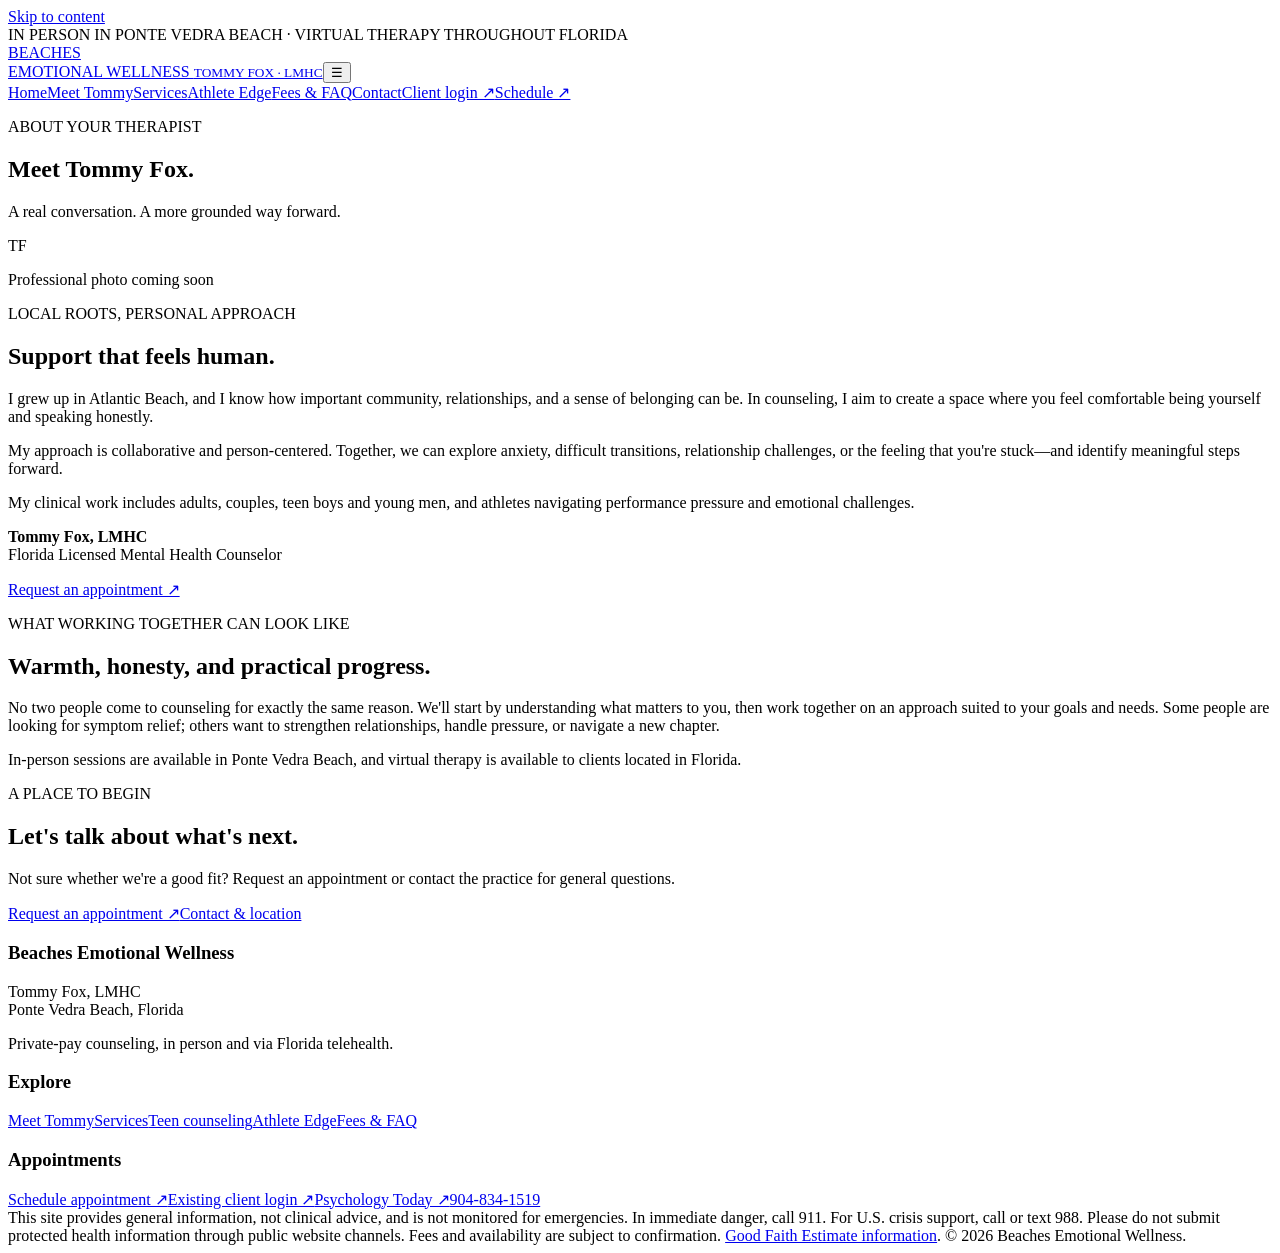
==== about.html @ 4287fc29 "Add about.html to Beaches Emotional Wellness site" ====
<!doctype html><html lang="en"><head><meta charset="utf-8"><meta name="viewport" content="width=device-width, initial-scale=1"><meta name="description" content="Learn about Tommy Fox's approachable, collaborative counseling style and roots in Atlantic Beach."><meta name="theme-color" content="#f7f6f1"><title>Meet Tommy Fox, LMHC | Beaches Emotional Wellness</title><link rel="stylesheet" href="assets/style.css"><script defer src="assets/site.js"></script></head><body><a class="skip" href="#main">Skip to content</a><div class="topbar">IN PERSON IN PONTE VEDRA BEACH · VIRTUAL THERAPY THROUGHOUT FLORIDA</div><header class="header"><div class="wrap header-content"><a class="brand" href="index.html">BEACHES<br>EMOTIONAL WELLNESS <small>TOMMY FOX · LMHC</small></a><button class="menu-toggle" aria-expanded="false" aria-controls="site-nav" aria-label="Toggle navigation">☰</button><nav id="site-nav" aria-label="Primary navigation"><a  href="index.html">Home</a><a aria-current="page" href="about.html">Meet Tommy</a><a  href="services.html">Services</a><a  href="athlete-edge.html">Athlete Edge</a><a  href="fees.html">Fees & FAQ</a><a  href="contact.html">Contact</a><a class="login" target="_blank" rel="noopener noreferrer" href="https://www.beachesemotionalwellness.com/sign-in">Client login ↗</a><a class="button solid small-button" target="_blank" rel="noopener noreferrer" href="https://www.beachesemotionalwellness.com/request/service">Schedule ↗</a></nav></div></header><main id="main"><section class="page-hero"><div class="wrap narrow"><p class="eyebrow">ABOUT YOUR THERAPIST</p><h1>Meet Tommy Fox.</h1><p class="lead">A real conversation. A more grounded way forward.</p></div></section><section class="section"><div class="wrap split"><div class="portrait-card"><div class="portrait-mark">TF</div><p>Professional photo coming soon</p></div><div><p class="eyebrow">LOCAL ROOTS, PERSONAL APPROACH</p><h2>Support that feels human.</h2><p>I grew up in Atlantic Beach, and I know how important community, relationships, and a sense of belonging can be. In counseling, I aim to create a space where you feel comfortable being yourself and speaking honestly.</p><p>My approach is collaborative and person-centered. Together, we can explore anxiety, difficult transitions, relationship challenges, or the feeling that you're stuck—and identify meaningful steps forward.</p><p>My clinical work includes adults, couples, teen boys and young men, and athletes navigating performance pressure and emotional challenges.</p><p><b>Tommy Fox, LMHC</b><br>Florida Licensed Mental Health Counselor</p><a class="button solid" href="https://www.beachesemotionalwellness.com/request/service" target="_blank" rel="noopener noreferrer">Request an appointment ↗</a></div></div></section><section class="section pale"><div class="wrap narrow"><p class="eyebrow">WHAT WORKING TOGETHER CAN LOOK LIKE</p><h2>Warmth, honesty, and practical progress.</h2><p>No two people come to counseling for exactly the same reason. We'll start by understanding what matters to you, then work together on an approach suited to your goals and needs. Some people are looking for symptom relief; others want to strengthen relationships, handle pressure, or navigate a new chapter.</p><p>In-person sessions are available in Ponte Vedra Beach, and virtual therapy is available to clients located in Florida.</p></div></section></main><section class="cta"><div class="wrap"><p class="eyebrow">A PLACE TO BEGIN</p><h2>Let's talk about what's next.</h2><p>Not sure whether we're a good fit? Request an appointment or contact the practice for general questions.</p><div class="actions"><a class="button solid" target="_blank" rel="noopener noreferrer" href="https://www.beachesemotionalwellness.com/request/service">Request an appointment ↗</a><a class="button outline" href="contact.html">Contact & location</a></div></div></section><footer><div class="wrap footer-grid"><div><h3>Beaches Emotional Wellness</h3><p>Tommy Fox, LMHC<br>Ponte Vedra Beach, Florida</p><p>Private-pay counseling, in person and via Florida telehealth.</p></div><div><h3>Explore</h3><a href="about.html">Meet Tommy</a><a href="services.html">Services</a><a href="teen-counseling.html">Teen counseling</a><a href="athlete-edge.html">Athlete Edge</a><a href="fees.html">Fees & FAQ</a></div><div><h3>Appointments</h3><a href="https://www.beachesemotionalwellness.com/request/service" target="_blank" rel="noopener noreferrer">Schedule appointment ↗</a><a href="https://www.beachesemotionalwellness.com/sign-in" target="_blank" rel="noopener noreferrer">Existing client login ↗</a><a href="https://www.psychologytoday.com/us/therapists/tommy-fox-ponte-vedra-beach-fl/1300887" target="_blank" rel="noopener noreferrer">Psychology Today ↗</a><a href="tel:+19048341519">904-834-1519</a></div></div><div class="wrap fine-print">This site provides general information, not clinical advice, and is not monitored for emergencies. In immediate danger, call 911. For U.S. crisis support, call or text 988. Please do not submit protected health information through public website channels. Fees and availability are subject to confirmation. <a href="fees.html#good-faith">Good Faith Estimate information</a>. © 2026 Beaches Emotional Wellness.</div></footer></body></html>
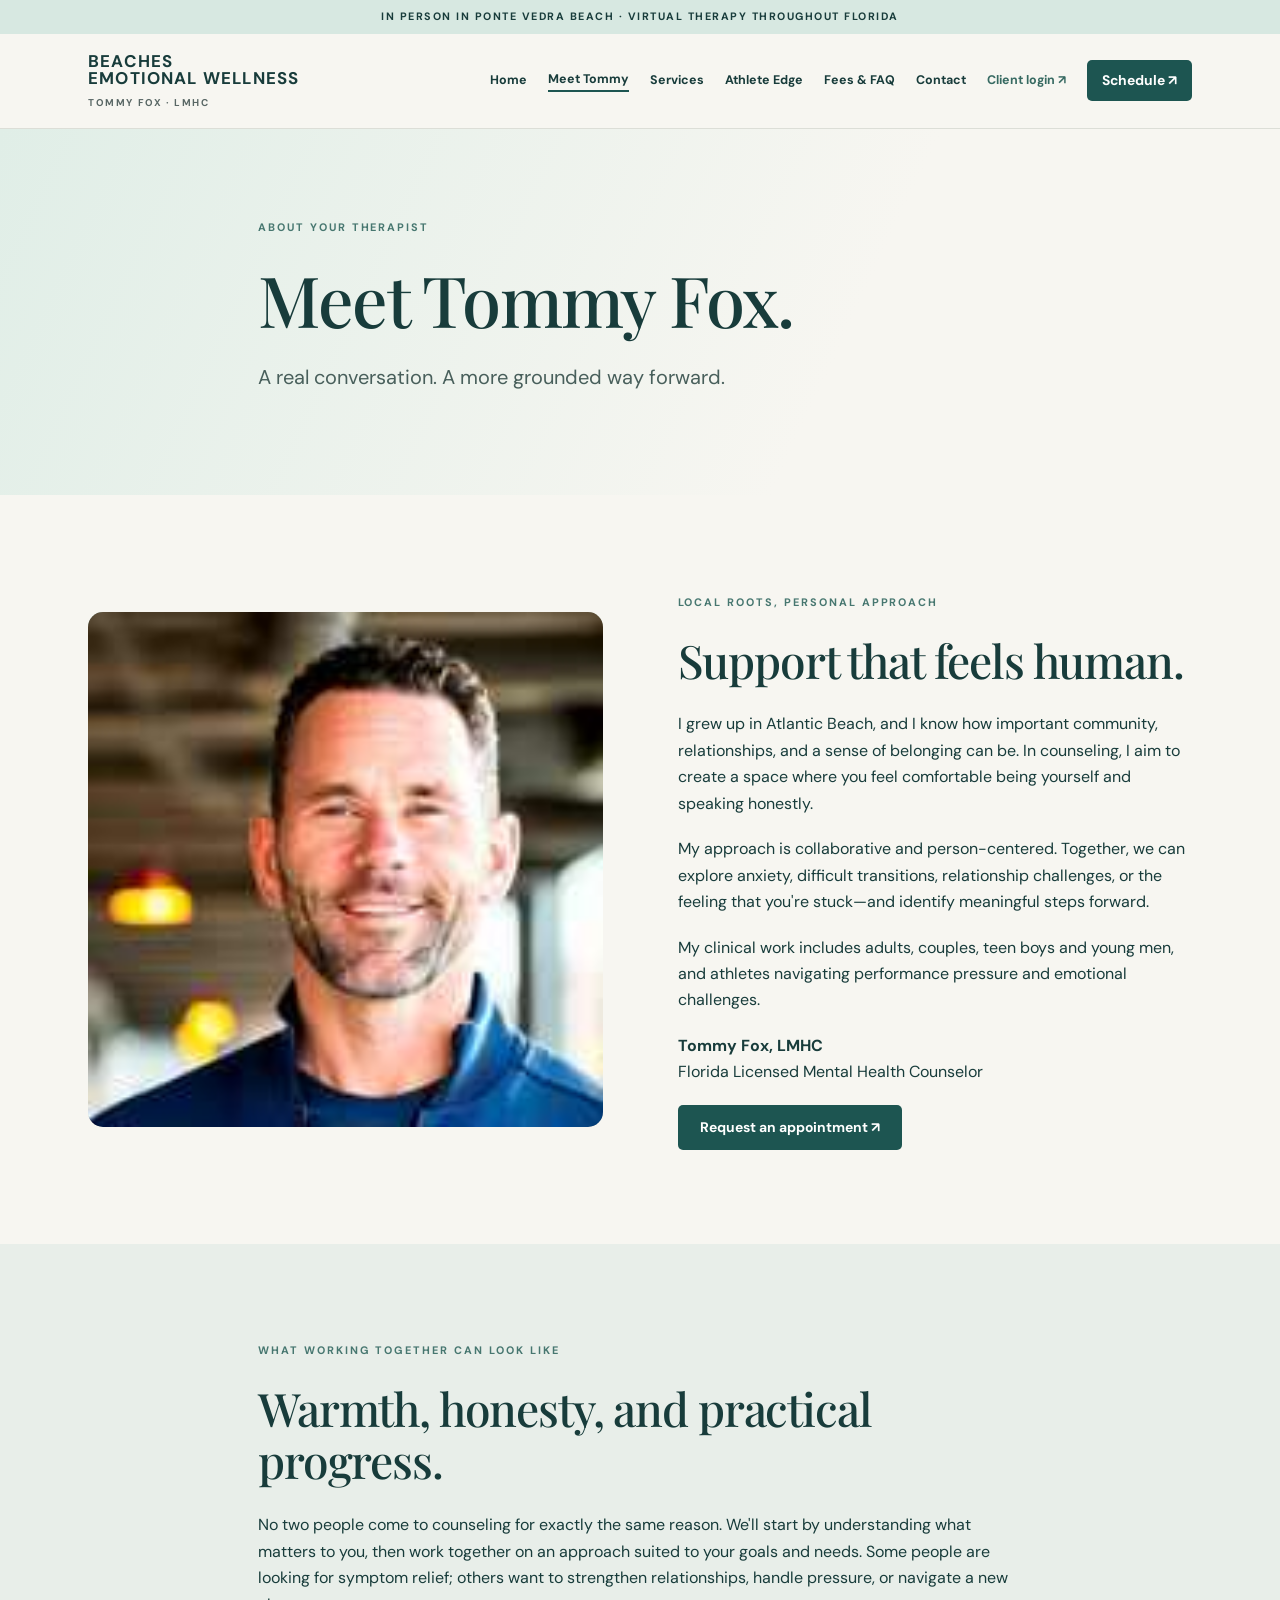
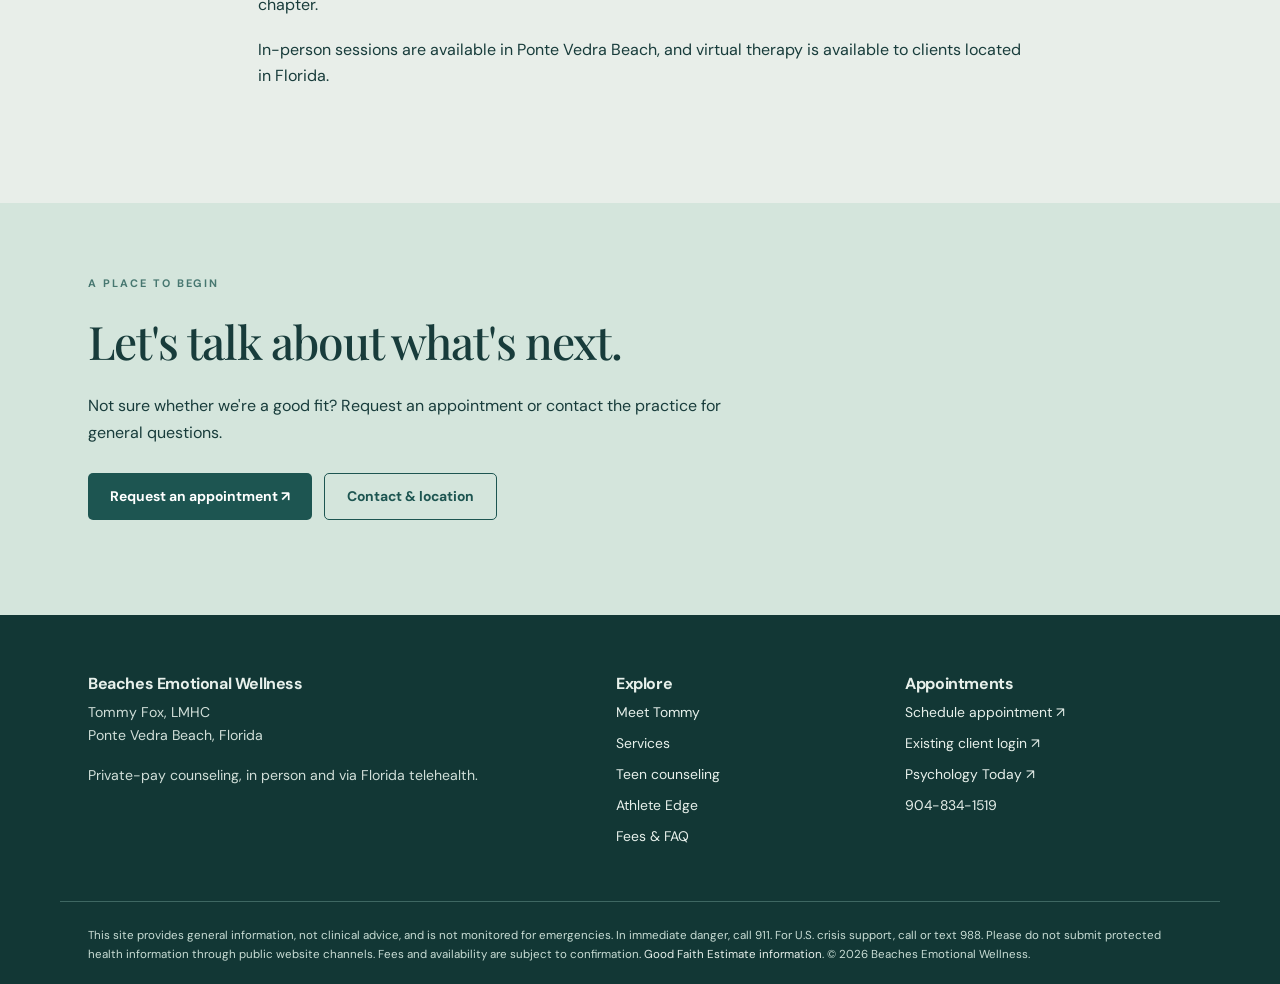
==== commit 6f89c688: "Add Tommy Fox portrait to Meet Tommy page" ====
--- a/about.html
+++ b/about.html
@@ -1 +1 @@
-<!doctype html><html lang="en"><head><meta charset="utf-8"><meta name="viewport" content="width=device-width, initial-scale=1"><meta name="description" content="Learn about Tommy Fox's approachable, collaborative counseling style and roots in Atlantic Beach."><meta name="theme-color" content="#f7f6f1"><title>Meet Tommy Fox, LMHC | Beaches Emotional Wellness</title><link rel="stylesheet" href="assets/style.css"><script defer src="assets/site.js"></script></head><body><a class="skip" href="#main">Skip to content</a><div class="topbar">IN PERSON IN PONTE VEDRA BEACH · VIRTUAL THERAPY THROUGHOUT FLORIDA</div><header class="header"><div class="wrap header-content"><a class="brand" href="index.html">BEACHES<br>EMOTIONAL WELLNESS <small>TOMMY FOX · LMHC</small></a><button class="menu-toggle" aria-expanded="false" aria-controls="site-nav" aria-label="Toggle navigation">☰</button><nav id="site-nav" aria-label="Primary navigation"><a  href="index.html">Home</a><a aria-current="page" href="about.html">Meet Tommy</a><a  href="services.html">Services</a><a  href="athlete-edge.html">Athlete Edge</a><a  href="fees.html">Fees & FAQ</a><a  href="contact.html">Contact</a><a class="login" target="_blank" rel="noopener noreferrer" href="https://www.beachesemotionalwellness.com/sign-in">Client login ↗</a><a class="button solid small-button" target="_blank" rel="noopener noreferrer" href="https://www.beachesemotionalwellness.com/request/service">Schedule ↗</a></nav></div></header><main id="main"><section class="page-hero"><div class="wrap narrow"><p class="eyebrow">ABOUT YOUR THERAPIST</p><h1>Meet Tommy Fox.</h1><p class="lead">A real conversation. A more grounded way forward.</p></div></section><section class="section"><div class="wrap split"><div class="portrait-card"><div class="portrait-mark">TF</div><p>Professional photo coming soon</p></div><div><p class="eyebrow">LOCAL ROOTS, PERSONAL APPROACH</p><h2>Support that feels human.</h2><p>I grew up in Atlantic Beach, and I know how important community, relationships, and a sense of belonging can be. In counseling, I aim to create a space where you feel comfortable being yourself and speaking honestly.</p><p>My approach is collaborative and person-centered. Together, we can explore anxiety, difficult transitions, relationship challenges, or the feeling that you're stuck—and identify meaningful steps forward.</p><p>My clinical work includes adults, couples, teen boys and young men, and athletes navigating performance pressure and emotional challenges.</p><p><b>Tommy Fox, LMHC</b><br>Florida Licensed Mental Health Counselor</p><a class="button solid" href="https://www.beachesemotionalwellness.com/request/service" target="_blank" rel="noopener noreferrer">Request an appointment ↗</a></div></div></section><section class="section pale"><div class="wrap narrow"><p class="eyebrow">WHAT WORKING TOGETHER CAN LOOK LIKE</p><h2>Warmth, honesty, and practical progress.</h2><p>No two people come to counseling for exactly the same reason. We'll start by understanding what matters to you, then work together on an approach suited to your goals and needs. Some people are looking for symptom relief; others want to strengthen relationships, handle pressure, or navigate a new chapter.</p><p>In-person sessions are available in Ponte Vedra Beach, and virtual therapy is available to clients located in Florida.</p></div></section></main><section class="cta"><div class="wrap"><p class="eyebrow">A PLACE TO BEGIN</p><h2>Let's talk about what's next.</h2><p>Not sure whether we're a good fit? Request an appointment or contact the practice for general questions.</p><div class="actions"><a class="button solid" target="_blank" rel="noopener noreferrer" href="https://www.beachesemotionalwellness.com/request/service">Request an appointment ↗</a><a class="button outline" href="contact.html">Contact & location</a></div></div></section><footer><div class="wrap footer-grid"><div><h3>Beaches Emotional Wellness</h3><p>Tommy Fox, LMHC<br>Ponte Vedra Beach, Florida</p><p>Private-pay counseling, in person and via Florida telehealth.</p></div><div><h3>Explore</h3><a href="about.html">Meet Tommy</a><a href="services.html">Services</a><a href="teen-counseling.html">Teen counseling</a><a href="athlete-edge.html">Athlete Edge</a><a href="fees.html">Fees & FAQ</a></div><div><h3>Appointments</h3><a href="https://www.beachesemotionalwellness.com/request/service" target="_blank" rel="noopener noreferrer">Schedule appointment ↗</a><a href="https://www.beachesemotionalwellness.com/sign-in" target="_blank" rel="noopener noreferrer">Existing client login ↗</a><a href="https://www.psychologytoday.com/us/therapists/tommy-fox-ponte-vedra-beach-fl/1300887" target="_blank" rel="noopener noreferrer">Psychology Today ↗</a><a href="tel:+19048341519">904-834-1519</a></div></div><div class="wrap fine-print">This site provides general information, not clinical advice, and is not monitored for emergencies. In immediate danger, call 911. For U.S. crisis support, call or text 988. Please do not submit protected health information through public website channels. Fees and availability are subject to confirmation. <a href="fees.html#good-faith">Good Faith Estimate information</a>. © 2026 Beaches Emotional Wellness.</div></footer></body></html>+<!doctype html><html lang="en"><head><meta charset="utf-8"><meta name="viewport" content="width=device-width, initial-scale=1"><meta name="description" content="Learn about Tommy Fox's approachable, collaborative counseling style and roots in Atlantic Beach."><meta name="theme-color" content="#f7f6f1"><title>Meet Tommy Fox, LMHC | Beaches Emotional Wellness</title><link rel="stylesheet" href="assets/style.css"><script defer src="assets/site.js"></script></head><body><a class="skip" href="#main">Skip to content</a><div class="topbar">IN PERSON IN PONTE VEDRA BEACH · VIRTUAL THERAPY THROUGHOUT FLORIDA</div><header class="header"><div class="wrap header-content"><a class="brand" href="index.html">BEACHES<br>EMOTIONAL WELLNESS <small>TOMMY FOX · LMHC</small></a><button class="menu-toggle" aria-expanded="false" aria-controls="site-nav" aria-label="Toggle navigation">☰</button><nav id="site-nav" aria-label="Primary navigation"><a  href="index.html">Home</a><a aria-current="page" href="about.html">Meet Tommy</a><a  href="services.html">Services</a><a  href="athlete-edge.html">Athlete Edge</a><a  href="fees.html">Fees & FAQ</a><a  href="contact.html">Contact</a><a class="login" target="_blank" rel="noopener noreferrer" href="https://www.beachesemotionalwellness.com/sign-in">Client login ↗</a><a class="button solid small-button" target="_blank" rel="noopener noreferrer" href="https://www.beachesemotionalwellness.com/request/service">Schedule ↗</a></nav></div></header><main id="main"><section class="page-hero"><div class="wrap narrow"><p class="eyebrow">ABOUT YOUR THERAPIST</p><h1>Meet Tommy Fox.</h1><p class="lead">A real conversation. A more grounded way forward.</p></div></section><section class="section"><div class="wrap split"><div class="portrait-card"><img src="assets/tommy-fox.jpg" alt="Portrait of Tommy Fox, licensed mental health counselor" style="width:100%;height:100%;min-height:470px;object-fit:cover;object-position:center;display:block;border-radius:15px"></div><div><p class="eyebrow">LOCAL ROOTS, PERSONAL APPROACH</p><h2>Support that feels human.</h2><p>I grew up in Atlantic Beach, and I know how important community, relationships, and a sense of belonging can be. In counseling, I aim to create a space where you feel comfortable being yourself and speaking honestly.</p><p>My approach is collaborative and person-centered. Together, we can explore anxiety, difficult transitions, relationship challenges, or the feeling that you're stuck—and identify meaningful steps forward.</p><p>My clinical work includes adults, couples, teen boys and young men, and athletes navigating performance pressure and emotional challenges.</p><p><b>Tommy Fox, LMHC</b><br>Florida Licensed Mental Health Counselor</p><a class="button solid" href="https://www.beachesemotionalwellness.com/request/service" target="_blank" rel="noopener noreferrer">Request an appointment ↗</a></div></div></section><section class="section pale"><div class="wrap narrow"><p class="eyebrow">WHAT WORKING TOGETHER CAN LOOK LIKE</p><h2>Warmth, honesty, and practical progress.</h2><p>No two people come to counseling for exactly the same reason. We'll start by understanding what matters to you, then work together on an approach suited to your goals and needs. Some people are looking for symptom relief; others want to strengthen relationships, handle pressure, or navigate a new chapter.</p><p>In-person sessions are available in Ponte Vedra Beach, and virtual therapy is available to clients located in Florida.</p></div></section></main><section class="cta"><div class="wrap"><p class="eyebrow">A PLACE TO BEGIN</p><h2>Let's talk about what's next.</h2><p>Not sure whether we're a good fit? Request an appointment or contact the practice for general questions.</p><div class="actions"><a class="button solid" target="_blank" rel="noopener noreferrer" href="https://www.beachesemotionalwellness.com/request/service">Request an appointment ↗</a><a class="button outline" href="contact.html">Contact & location</a></div></div></section><footer><div class="wrap footer-grid"><div><h3>Beaches Emotional Wellness</h3><p>Tommy Fox, LMHC<br>Ponte Vedra Beach, Florida</p><p>Private-pay counseling, in person and via Florida telehealth.</p></div><div><h3>Explore</h3><a href="about.html">Meet Tommy</a><a href="services.html">Services</a><a href="teen-counseling.html">Teen counseling</a><a href="athlete-edge.html">Athlete Edge</a><a href="fees.html">Fees & FAQ</a></div><div><h3>Appointments</h3><a href="https://www.beachesemotionalwellness.com/request/service" target="_blank" rel="noopener noreferrer">Schedule appointment ↗</a><a href="https://www.beachesemotionalwellness.com/sign-in" target="_blank" rel="noopener noreferrer">Existing client login ↗</a><a href="https://www.psychologytoday.com/us/therapists/tommy-fox-ponte-vedra-beach-fl/1300887" target="_blank" rel="noopener noreferrer">Psychology Today ↗</a><a href="tel:+19048341519">904-834-1519</a></div></div><div class="wrap fine-print">This site provides general information, not clinical advice, and is not monitored for emergencies. In immediate danger, call 911. For U.S. crisis support, call or text 988. Please do not submit protected health information through public website channels. Fees and availability are subject to confirmation. <a href="fees.html#good-faith">Good Faith Estimate information</a>. © 2026 Beaches Emotional Wellness.</div></footer></body></html>
--- a/assets/style.css
+++ b/assets/style.css
@@ -0,0 +1 @@
+@import url('https://fonts.googleapis.com/css2?family=DM+Sans:wght@400;500;600;700&family=Playfair+Display:wght@500;600&display=swap');:root{--ink:#183c3b;--green:#1d5551;--mint:#c2ded6;--paper:#f7f6f1;--white:#fff;--sand:#e9ddce;--gray:#596765;--line:#dcded7}*{box-sizing:border-box}html{scroll-behavior:smooth}body{margin:0;color:var(--ink);background:var(--paper);font:16px/1.65 'DM Sans',Arial,sans-serif}h1,h2,h3{line-height:1.14;letter-spacing:-.025em}h1,h2{font-family:'Playfair Display',Georgia,serif;font-weight:500}h1{font-size:clamp(2.8rem,5.5vw,5.1rem);margin:.3em 0}h2{font-size:clamp(2.1rem,3.6vw,3.35rem);margin:.2em 0 .55em}h3{font-size:1.35rem;margin:0 0 .5em}p{margin:.4em 0 1.2em}a{color:inherit}a:hover{color:#0a7e71}.wrap{max-width:1160px;padding:0 28px;margin:auto}.narrow{max-width:820px}.topbar{font-size:.67rem;font-weight:700;letter-spacing:.14em;text-align:center;padding:8px 16px;background:#d7e8e1}.header{position:sticky;top:0;z-index:10;background:rgba(247,246,241,.97);border-bottom:1px solid var(--line);backdrop-filter:blur(12px)}.header-content{display:flex;align-items:center;justify-content:space-between;min-height:94px;gap:24px}.brand{text-decoration:none;font-weight:700;line-height:1.05;font-size:1.06rem;letter-spacing:.07em}.brand small{display:block;font-size:.62rem;letter-spacing:.16em;color:var(--gray);margin-top:10px}.header nav{display:flex;align-items:center;gap:21px}.header nav>a:not(.button){font-size:.78rem;font-weight:700;text-decoration:none}.header nav>a[aria-current=page]{border-bottom:2px solid var(--green)}.header nav .login{color:#376a62}.menu-toggle{display:none;border:0;background:transparent;font-size:1.6rem;color:var(--ink)}.button{display:inline-flex;align-items:center;justify-content:center;padding:13px 22px;border-radius:5px;text-decoration:none;font-size:.87rem;font-weight:700;transition:.15s ease;line-height:1.35}.button.solid{background:var(--green);color:white}.button.solid:hover{background:#28736d}.button.outline{border:1px solid var(--green);color:var(--green);background:transparent}.button.outline:hover{background:#e4efeb}.button.bright{background:#d8e9df;color:var(--ink)}.small-button{padding:11px 15px}.eyebrow{font-size:.68rem;font-weight:700;letter-spacing:.18em;color:#477770;margin-bottom:22px}.eyebrow.light{color:#b6ddd0}.lead{font-size:clamp(1.07rem,1.6vw,1.25rem);color:#485f5b;line-height:1.75}.actions{display:flex;flex-wrap:wrap;gap:12px;margin:27px 0}.micro{font-size:.75rem;color:var(--gray)}.hero{padding:84px 0}.hero-grid{display:grid;grid-template-columns:1.2fr .9fr;align-items:center;gap:64px}.hero-art{min-height:440px;border-radius:240px 240px 18px 18px;background:radial-gradient(ellipse at 75% 24%,#f4d3b0 0,transparent 32%),linear-gradient(168deg,#b2d5cf 0 28%,#e1e6d5 29% 48%,#7ea9a4 49% 58%,#d4bda2 59% 70%,#d3e1d9 71% 100%);position:relative;overflow:hidden}.art-text{position:absolute;bottom:27px;left:24px;right:24px;padding:25px;background:#f7f6f1e8;backdrop-filter:blur(7px);font:600 1.35rem/1.32 'Playfair Display',Georgia,serif}.art-text small{display:block;font:500 .78rem 'DM Sans',sans-serif;margin-top:10px;color:#5a726d}.ribbon{background:var(--green);color:#e0f0e8}.ribbon-content{display:flex;justify-content:space-between;gap:18px;padding-top:16px;padding-bottom:16px;font-size:.74rem;font-weight:700}.section{padding:94px 0}.section.pale{background:#e8eee9}.section.dark{background:#173f3e;color:white}.section.dark p{color:#d5e4df}.intro{max-width:760px;margin:0 0 38px}.cards{display:grid;gap:20px}.cards.four{grid-template-columns:repeat(4,1fr)}.cards.two{grid-template-columns:repeat(2,1fr)}.tile{background:white;border:1px solid #e1e3dc;border-radius:10px;padding:30px;box-shadow:0 8px 35px #24483e0a}.tile h2{font-size:2rem}.tile h2 small{font:400 .9rem 'DM Sans',sans-serif;color:var(--gray)}.tile p{color:#52625f}.tile ul{padding-left:20px}.tile li{margin-bottom:11px}.inline-link{font-size:.9rem;font-weight:700;color:#2a6c63;text-underline-offset:4px}.split{display:grid;grid-template-columns:1fr 1fr;gap:75px;align-items:center}.quote{background:#c9ddd3;padding:65px 50px;border-radius:14px}.quote strong{font:500 2.2rem/1.28 'Playfair Display',Georgia,serif;display:block}.quote span{display:block;margin-top:24px;font-size:.9rem}.skill-list{border-top:1px solid #6c9991}.skill-list p{border-bottom:1px solid #6c9991;padding:15px 0;margin:0;font-size:1.12rem}.skill-list b{margin-right:25px;color:#a9d9c6}.steps{font-size:1.07rem}.steps li{padding:10px 0}.page-hero{padding:86px 0 76px;background:linear-gradient(115deg,#e0eee7,var(--paper) 65%)}.page-hero.athlete{background:linear-gradient(115deg,#d1e2dc,#e8ebe0)}.page-hero h1{max-width:910px}.portrait-card{min-height:470px;background:linear-gradient(150deg,#b1d0ca,#ead9c7);border-radius:15px;display:flex;flex-direction:column;align-items:center;justify-content:center;color:#315b56}.portrait-mark{font:500 5rem Georgia,serif;opacity:.4}.portrait-card p{font-size:.74rem}.faq{border-top:1px solid #c4cfc9}.faq h3{margin:25px 0 5px}.faq p{border-bottom:1px solid #c4cfc9;padding-bottom:25px}.cta{padding:68px 0;background:#d4e5dc}.cta .wrap{max-width:1160px}.cta p{max-width:670px}footer{background:#123735;color:#e7f0eb;padding:60px 0 20px}footer a{color:#e7f0eb;text-decoration:none}footer a:hover{color:#a9dacc}footer p{color:#d1dfd9;font-size:.88rem}.footer-grid{display:grid;grid-template-columns:2fr 1fr 1.2fr;gap:50px}.footer-grid h3{font-size:1rem}.footer-grid a{display:block;margin:8px 0;font-size:.87rem}.fine-print{border-top:1px solid #3e6762;margin-top:45px;padding-top:24px;font-size:.72rem;color:#c9ddd5}.skip{position:absolute;left:-10000px}.skip:focus{left:12px;top:12px;z-index:100;background:white;padding:10px}@media(max-width:1040px){.header nav{gap:12px}.header nav>a:not(.button){font-size:.71rem}.cards.four{grid-template-columns:repeat(2,1fr)}}@media(max-width:760px){.wrap{padding:0 20px}.topbar{font-size:.56rem}.header-content{min-height:72px}.menu-toggle{display:block}.header nav{display:none;position:absolute;left:0;right:0;top:100%;background:var(--paper);padding:18px 22px 25px;border-bottom:1px solid var(--line);box-shadow:0 15px 20px #00000015;flex-direction:column;align-items:stretch}.header nav.open{display:flex}.header nav>a:not(.button){font-size:.96rem;padding:6px 0}.hero{padding:50px 0}.hero-grid,.split{grid-template-columns:1fr;gap:32px}.hero-art{min-height:310px;max-width:500px}.ribbon-content{flex-direction:column;gap:4px}.section{padding:60px 0}.page-hero{padding:60px 0}.cards.two,.cards.four,.footer-grid{grid-template-columns:1fr}.tile{padding:25px}.quote{padding:40px}.footer-grid{gap:24px}.cta{padding:55px 0}}
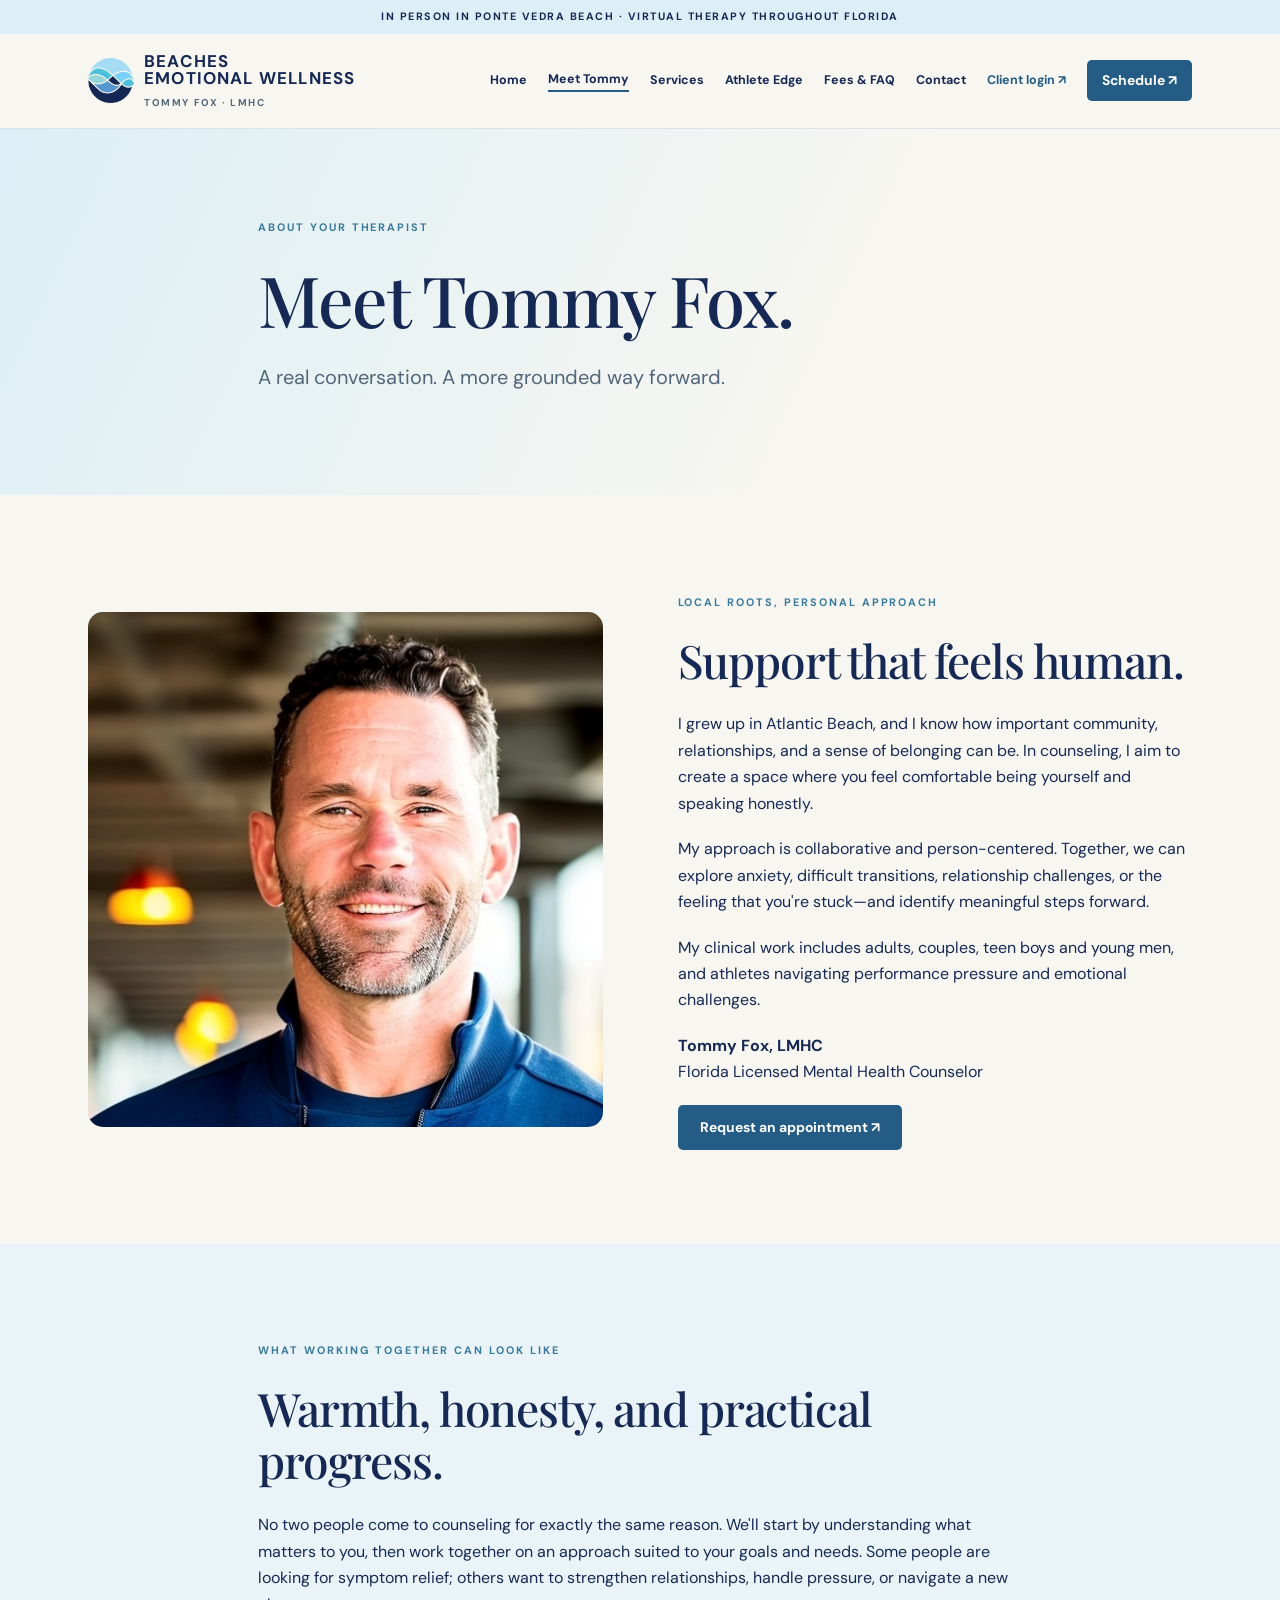
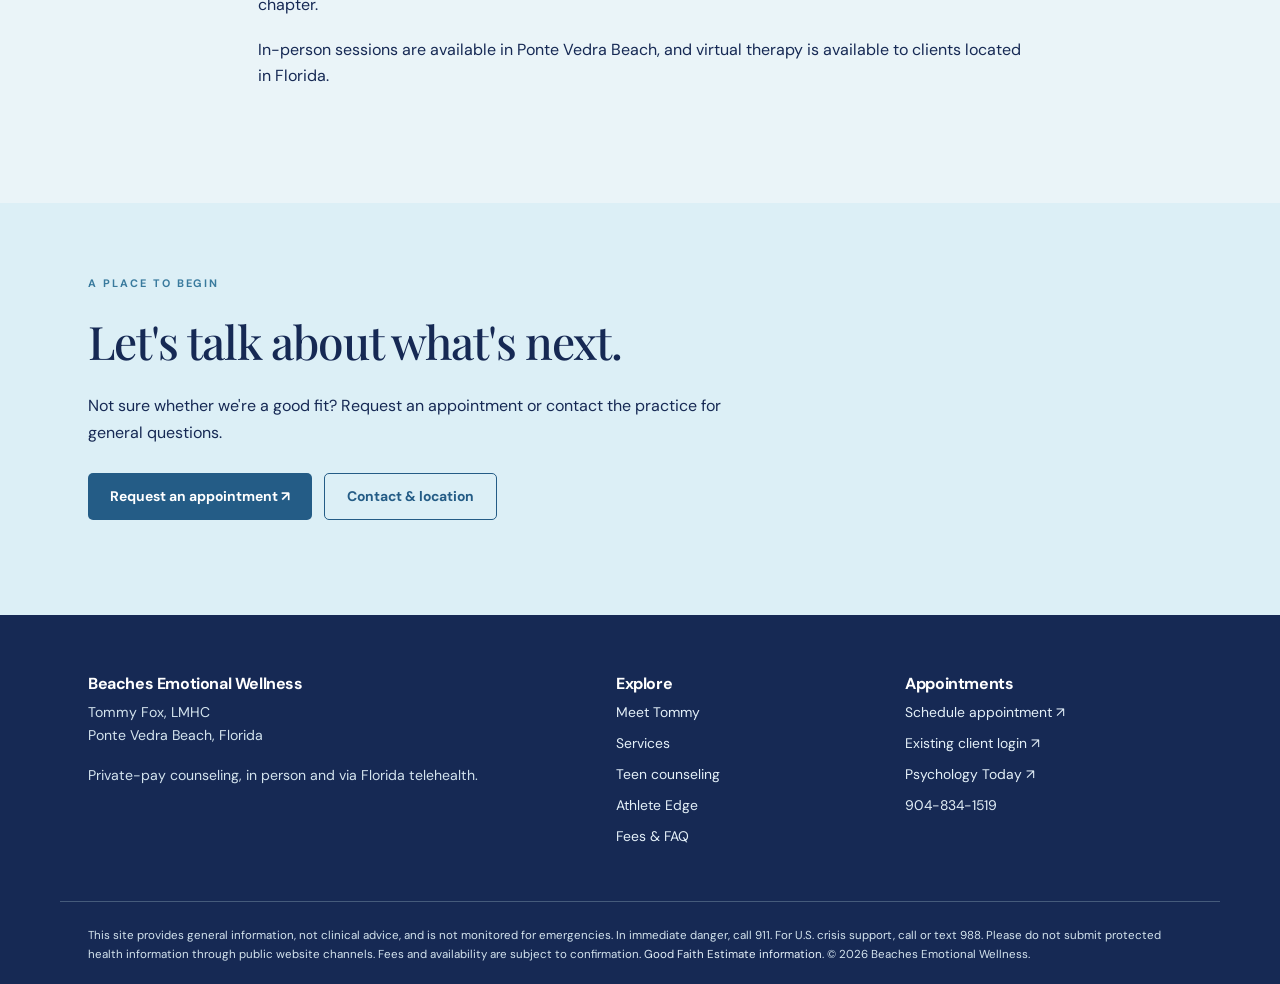
==== commit 7387df49: "Add files via upload" ====
--- a/about.html
+++ b/about.html
@@ -1 +1,11 @@
-<!doctype html><html lang="en"><head><meta charset="utf-8"><meta name="viewport" content="width=device-width, initial-scale=1"><meta name="description" content="Learn about Tommy Fox's approachable, collaborative counseling style and roots in Atlantic Beach."><meta name="theme-color" content="#f7f6f1"><title>Meet Tommy Fox, LMHC | Beaches Emotional Wellness</title><link rel="stylesheet" href="assets/style.css"><script defer src="assets/site.js"></script></head><body><a class="skip" href="#main">Skip to content</a><div class="topbar">IN PERSON IN PONTE VEDRA BEACH · VIRTUAL THERAPY THROUGHOUT FLORIDA</div><header class="header"><div class="wrap header-content"><a class="brand" href="index.html">BEACHES<br>EMOTIONAL WELLNESS <small>TOMMY FOX · LMHC</small></a><button class="menu-toggle" aria-expanded="false" aria-controls="site-nav" aria-label="Toggle navigation">☰</button><nav id="site-nav" aria-label="Primary navigation"><a  href="index.html">Home</a><a aria-current="page" href="about.html">Meet Tommy</a><a  href="services.html">Services</a><a  href="athlete-edge.html">Athlete Edge</a><a  href="fees.html">Fees & FAQ</a><a  href="contact.html">Contact</a><a class="login" target="_blank" rel="noopener noreferrer" href="https://www.beachesemotionalwellness.com/sign-in">Client login ↗</a><a class="button solid small-button" target="_blank" rel="noopener noreferrer" href="https://www.beachesemotionalwellness.com/request/service">Schedule ↗</a></nav></div></header><main id="main"><section class="page-hero"><div class="wrap narrow"><p class="eyebrow">ABOUT YOUR THERAPIST</p><h1>Meet Tommy Fox.</h1><p class="lead">A real conversation. A more grounded way forward.</p></div></section><section class="section"><div class="wrap split"><div class="portrait-card"><img src="assets/tommy-fox.jpg" alt="Portrait of Tommy Fox, licensed mental health counselor" style="width:100%;height:100%;min-height:470px;object-fit:cover;object-position:center;display:block;border-radius:15px"></div><div><p class="eyebrow">LOCAL ROOTS, PERSONAL APPROACH</p><h2>Support that feels human.</h2><p>I grew up in Atlantic Beach, and I know how important community, relationships, and a sense of belonging can be. In counseling, I aim to create a space where you feel comfortable being yourself and speaking honestly.</p><p>My approach is collaborative and person-centered. Together, we can explore anxiety, difficult transitions, relationship challenges, or the feeling that you're stuck—and identify meaningful steps forward.</p><p>My clinical work includes adults, couples, teen boys and young men, and athletes navigating performance pressure and emotional challenges.</p><p><b>Tommy Fox, LMHC</b><br>Florida Licensed Mental Health Counselor</p><a class="button solid" href="https://www.beachesemotionalwellness.com/request/service" target="_blank" rel="noopener noreferrer">Request an appointment ↗</a></div></div></section><section class="section pale"><div class="wrap narrow"><p class="eyebrow">WHAT WORKING TOGETHER CAN LOOK LIKE</p><h2>Warmth, honesty, and practical progress.</h2><p>No two people come to counseling for exactly the same reason. We'll start by understanding what matters to you, then work together on an approach suited to your goals and needs. Some people are looking for symptom relief; others want to strengthen relationships, handle pressure, or navigate a new chapter.</p><p>In-person sessions are available in Ponte Vedra Beach, and virtual therapy is available to clients located in Florida.</p></div></section></main><section class="cta"><div class="wrap"><p class="eyebrow">A PLACE TO BEGIN</p><h2>Let's talk about what's next.</h2><p>Not sure whether we're a good fit? Request an appointment or contact the practice for general questions.</p><div class="actions"><a class="button solid" target="_blank" rel="noopener noreferrer" href="https://www.beachesemotionalwellness.com/request/service">Request an appointment ↗</a><a class="button outline" href="contact.html">Contact & location</a></div></div></section><footer><div class="wrap footer-grid"><div><h3>Beaches Emotional Wellness</h3><p>Tommy Fox, LMHC<br>Ponte Vedra Beach, Florida</p><p>Private-pay counseling, in person and via Florida telehealth.</p></div><div><h3>Explore</h3><a href="about.html">Meet Tommy</a><a href="services.html">Services</a><a href="teen-counseling.html">Teen counseling</a><a href="athlete-edge.html">Athlete Edge</a><a href="fees.html">Fees & FAQ</a></div><div><h3>Appointments</h3><a href="https://www.beachesemotionalwellness.com/request/service" target="_blank" rel="noopener noreferrer">Schedule appointment ↗</a><a href="https://www.beachesemotionalwellness.com/sign-in" target="_blank" rel="noopener noreferrer">Existing client login ↗</a><a href="https://www.psychologytoday.com/us/therapists/tommy-fox-ponte-vedra-beach-fl/1300887" target="_blank" rel="noopener noreferrer">Psychology Today ↗</a><a href="tel:+19048341519">904-834-1519</a></div></div><div class="wrap fine-print">This site provides general information, not clinical advice, and is not monitored for emergencies. In immediate danger, call 911. For U.S. crisis support, call or text 988. Please do not submit protected health information through public website channels. Fees and availability are subject to confirmation. <a href="fees.html#good-faith">Good Faith Estimate information</a>. © 2026 Beaches Emotional Wellness.</div></footer></body></html>+<!doctype html><html lang="en"><head><meta charset="utf-8"><meta name="viewport" content="width=device-width, initial-scale=1"><meta name="description" content="Learn about Tommy Fox's approachable, collaborative counseling style and roots in Atlantic Beach."><meta name="theme-color" content="#f7f6f1"><title>Meet Tommy Fox, LMHC | Beaches Emotional Wellness</title><link rel="stylesheet" href="assets/style.css"><script defer src="assets/site.js"></script></head><body><a class="skip" href="#main">Skip to content</a><div class="topbar">IN PERSON IN PONTE VEDRA BEACH · VIRTUAL THERAPY THROUGHOUT FLORIDA</div><header class="header"><div class="wrap header-content"><a class="brand" href="index.html">
+  <img
+    class="brand-logo"
+    src="assets/IconOnly_Transparent_NoBuffer.png"
+    alt=""
+  >
+  <span class="brand-name">
+    BEACHES<br>EMOTIONAL WELLNESS
+    <small>TOMMY FOX · LMHC</small>
+  </span>
+</a><button class="menu-toggle" aria-expanded="false" aria-controls="site-nav" aria-label="Toggle navigation">☰</button><nav id="site-nav" aria-label="Primary navigation"><a  href="index.html">Home</a><a aria-current="page" href="about.html">Meet Tommy</a><a  href="services.html">Services</a><a  href="athlete-edge.html">Athlete Edge</a><a  href="fees.html">Fees & FAQ</a><a  href="contact.html">Contact</a><a class="login" target="_blank" rel="noopener noreferrer" href="https://www.beachesemotionalwellness.com/sign-in">Client login ↗</a><a class="button solid small-button" target="_blank" rel="noopener noreferrer" href="https://www.beachesemotionalwellness.com/request/service">Schedule ↗</a></nav></div></header><main id="main"><section class="page-hero"><div class="wrap narrow"><p class="eyebrow">ABOUT YOUR THERAPIST</p><h1>Meet Tommy Fox.</h1><p class="lead">A real conversation. A more grounded way forward.</p></div></section><section class="section"><div class="wrap split"><div class="portrait-card"><img src="assets/tommy-fox.jpg" alt="Portrait of Tommy Fox, licensed mental health counselor" style="width:100%;height:100%;min-height:470px;object-fit:cover;object-position:center;display:block;border-radius:15px"></div><div><p class="eyebrow">LOCAL ROOTS, PERSONAL APPROACH</p><h2>Support that feels human.</h2><p>I grew up in Atlantic Beach, and I know how important community, relationships, and a sense of belonging can be. In counseling, I aim to create a space where you feel comfortable being yourself and speaking honestly.</p><p>My approach is collaborative and person-centered. Together, we can explore anxiety, difficult transitions, relationship challenges, or the feeling that you're stuck—and identify meaningful steps forward.</p><p>My clinical work includes adults, couples, teen boys and young men, and athletes navigating performance pressure and emotional challenges.</p><p><b>Tommy Fox, LMHC</b><br>Florida Licensed Mental Health Counselor</p><a class="button solid" href="https://www.beachesemotionalwellness.com/request/service" target="_blank" rel="noopener noreferrer">Request an appointment ↗</a></div></div></section><section class="section pale"><div class="wrap narrow"><p class="eyebrow">WHAT WORKING TOGETHER CAN LOOK LIKE</p><h2>Warmth, honesty, and practical progress.</h2><p>No two people come to counseling for exactly the same reason. We'll start by understanding what matters to you, then work together on an approach suited to your goals and needs. Some people are looking for symptom relief; others want to strengthen relationships, handle pressure, or navigate a new chapter.</p><p>In-person sessions are available in Ponte Vedra Beach, and virtual therapy is available to clients located in Florida.</p></div></section></main><section class="cta"><div class="wrap"><p class="eyebrow">A PLACE TO BEGIN</p><h2>Let's talk about what's next.</h2><p>Not sure whether we're a good fit? Request an appointment or contact the practice for general questions.</p><div class="actions"><a class="button solid" target="_blank" rel="noopener noreferrer" href="https://www.beachesemotionalwellness.com/request/service">Request an appointment ↗</a><a class="button outline" href="contact.html">Contact & location</a></div></div></section><footer><div class="wrap footer-grid"><div><h3>Beaches Emotional Wellness</h3><p>Tommy Fox, LMHC<br>Ponte Vedra Beach, Florida</p><p>Private-pay counseling, in person and via Florida telehealth.</p></div><div><h3>Explore</h3><a href="about.html">Meet Tommy</a><a href="services.html">Services</a><a href="teen-counseling.html">Teen counseling</a><a href="athlete-edge.html">Athlete Edge</a><a href="fees.html">Fees & FAQ</a></div><div><h3>Appointments</h3><a href="https://www.beachesemotionalwellness.com/request/service" target="_blank" rel="noopener noreferrer">Schedule appointment ↗</a><a href="https://www.beachesemotionalwellness.com/sign-in" target="_blank" rel="noopener noreferrer">Existing client login ↗</a><a href="https://www.psychologytoday.com/us/therapists/tommy-fox-ponte-vedra-beach-fl/1300887" target="_blank" rel="noopener noreferrer">Psychology Today ↗</a><a href="tel:+19048341519">904-834-1519</a></div></div><div class="wrap fine-print">This site provides general information, not clinical advice, and is not monitored for emergencies. In immediate danger, call 911. For U.S. crisis support, call or text 988. Please do not submit protected health information through public website channels. Fees and availability are subject to confirmation. <a href="fees.html#good-faith">Good Faith Estimate information</a>. © 2026 Beaches Emotional Wellness.</div></footer></body></html>
--- a/assets/style.css
+++ b/assets/style.css
@@ -1 +1,190 @@
-@import url('https://fonts.googleapis.com/css2?family=DM+Sans:wght@400;500;600;700&family=Playfair+Display:wght@500;600&display=swap');:root{--ink:#183c3b;--green:#1d5551;--mint:#c2ded6;--paper:#f7f6f1;--white:#fff;--sand:#e9ddce;--gray:#596765;--line:#dcded7}*{box-sizing:border-box}html{scroll-behavior:smooth}body{margin:0;color:var(--ink);background:var(--paper);font:16px/1.65 'DM Sans',Arial,sans-serif}h1,h2,h3{line-height:1.14;letter-spacing:-.025em}h1,h2{font-family:'Playfair Display',Georgia,serif;font-weight:500}h1{font-size:clamp(2.8rem,5.5vw,5.1rem);margin:.3em 0}h2{font-size:clamp(2.1rem,3.6vw,3.35rem);margin:.2em 0 .55em}h3{font-size:1.35rem;margin:0 0 .5em}p{margin:.4em 0 1.2em}a{color:inherit}a:hover{color:#0a7e71}.wrap{max-width:1160px;padding:0 28px;margin:auto}.narrow{max-width:820px}.topbar{font-size:.67rem;font-weight:700;letter-spacing:.14em;text-align:center;padding:8px 16px;background:#d7e8e1}.header{position:sticky;top:0;z-index:10;background:rgba(247,246,241,.97);border-bottom:1px solid var(--line);backdrop-filter:blur(12px)}.header-content{display:flex;align-items:center;justify-content:space-between;min-height:94px;gap:24px}.brand{text-decoration:none;font-weight:700;line-height:1.05;font-size:1.06rem;letter-spacing:.07em}.brand small{display:block;font-size:.62rem;letter-spacing:.16em;color:var(--gray);margin-top:10px}.header nav{display:flex;align-items:center;gap:21px}.header nav>a:not(.button){font-size:.78rem;font-weight:700;text-decoration:none}.header nav>a[aria-current=page]{border-bottom:2px solid var(--green)}.header nav .login{color:#376a62}.menu-toggle{display:none;border:0;background:transparent;font-size:1.6rem;color:var(--ink)}.button{display:inline-flex;align-items:center;justify-content:center;padding:13px 22px;border-radius:5px;text-decoration:none;font-size:.87rem;font-weight:700;transition:.15s ease;line-height:1.35}.button.solid{background:var(--green);color:white}.button.solid:hover{background:#28736d}.button.outline{border:1px solid var(--green);color:var(--green);background:transparent}.button.outline:hover{background:#e4efeb}.button.bright{background:#d8e9df;color:var(--ink)}.small-button{padding:11px 15px}.eyebrow{font-size:.68rem;font-weight:700;letter-spacing:.18em;color:#477770;margin-bottom:22px}.eyebrow.light{color:#b6ddd0}.lead{font-size:clamp(1.07rem,1.6vw,1.25rem);color:#485f5b;line-height:1.75}.actions{display:flex;flex-wrap:wrap;gap:12px;margin:27px 0}.micro{font-size:.75rem;color:var(--gray)}.hero{padding:84px 0}.hero-grid{display:grid;grid-template-columns:1.2fr .9fr;align-items:center;gap:64px}.hero-art{min-height:440px;border-radius:240px 240px 18px 18px;background:radial-gradient(ellipse at 75% 24%,#f4d3b0 0,transparent 32%),linear-gradient(168deg,#b2d5cf 0 28%,#e1e6d5 29% 48%,#7ea9a4 49% 58%,#d4bda2 59% 70%,#d3e1d9 71% 100%);position:relative;overflow:hidden}.art-text{position:absolute;bottom:27px;left:24px;right:24px;padding:25px;background:#f7f6f1e8;backdrop-filter:blur(7px);font:600 1.35rem/1.32 'Playfair Display',Georgia,serif}.art-text small{display:block;font:500 .78rem 'DM Sans',sans-serif;margin-top:10px;color:#5a726d}.ribbon{background:var(--green);color:#e0f0e8}.ribbon-content{display:flex;justify-content:space-between;gap:18px;padding-top:16px;padding-bottom:16px;font-size:.74rem;font-weight:700}.section{padding:94px 0}.section.pale{background:#e8eee9}.section.dark{background:#173f3e;color:white}.section.dark p{color:#d5e4df}.intro{max-width:760px;margin:0 0 38px}.cards{display:grid;gap:20px}.cards.four{grid-template-columns:repeat(4,1fr)}.cards.two{grid-template-columns:repeat(2,1fr)}.tile{background:white;border:1px solid #e1e3dc;border-radius:10px;padding:30px;box-shadow:0 8px 35px #24483e0a}.tile h2{font-size:2rem}.tile h2 small{font:400 .9rem 'DM Sans',sans-serif;color:var(--gray)}.tile p{color:#52625f}.tile ul{padding-left:20px}.tile li{margin-bottom:11px}.inline-link{font-size:.9rem;font-weight:700;color:#2a6c63;text-underline-offset:4px}.split{display:grid;grid-template-columns:1fr 1fr;gap:75px;align-items:center}.quote{background:#c9ddd3;padding:65px 50px;border-radius:14px}.quote strong{font:500 2.2rem/1.28 'Playfair Display',Georgia,serif;display:block}.quote span{display:block;margin-top:24px;font-size:.9rem}.skill-list{border-top:1px solid #6c9991}.skill-list p{border-bottom:1px solid #6c9991;padding:15px 0;margin:0;font-size:1.12rem}.skill-list b{margin-right:25px;color:#a9d9c6}.steps{font-size:1.07rem}.steps li{padding:10px 0}.page-hero{padding:86px 0 76px;background:linear-gradient(115deg,#e0eee7,var(--paper) 65%)}.page-hero.athlete{background:linear-gradient(115deg,#d1e2dc,#e8ebe0)}.page-hero h1{max-width:910px}.portrait-card{min-height:470px;background:linear-gradient(150deg,#b1d0ca,#ead9c7);border-radius:15px;display:flex;flex-direction:column;align-items:center;justify-content:center;color:#315b56}.portrait-mark{font:500 5rem Georgia,serif;opacity:.4}.portrait-card p{font-size:.74rem}.faq{border-top:1px solid #c4cfc9}.faq h3{margin:25px 0 5px}.faq p{border-bottom:1px solid #c4cfc9;padding-bottom:25px}.cta{padding:68px 0;background:#d4e5dc}.cta .wrap{max-width:1160px}.cta p{max-width:670px}footer{background:#123735;color:#e7f0eb;padding:60px 0 20px}footer a{color:#e7f0eb;text-decoration:none}footer a:hover{color:#a9dacc}footer p{color:#d1dfd9;font-size:.88rem}.footer-grid{display:grid;grid-template-columns:2fr 1fr 1.2fr;gap:50px}.footer-grid h3{font-size:1rem}.footer-grid a{display:block;margin:8px 0;font-size:.87rem}.fine-print{border-top:1px solid #3e6762;margin-top:45px;padding-top:24px;font-size:.72rem;color:#c9ddd5}.skip{position:absolute;left:-10000px}.skip:focus{left:12px;top:12px;z-index:100;background:white;padding:10px}@media(max-width:1040px){.header nav{gap:12px}.header nav>a:not(.button){font-size:.71rem}.cards.four{grid-template-columns:repeat(2,1fr)}}@media(max-width:760px){.wrap{padding:0 20px}.topbar{font-size:.56rem}.header-content{min-height:72px}.menu-toggle{display:block}.header nav{display:none;position:absolute;left:0;right:0;top:100%;background:var(--paper);padding:18px 22px 25px;border-bottom:1px solid var(--line);box-shadow:0 15px 20px #00000015;flex-direction:column;align-items:stretch}.header nav.open{display:flex}.header nav>a:not(.button){font-size:.96rem;padding:6px 0}.hero{padding:50px 0}.hero-grid,.split{grid-template-columns:1fr;gap:32px}.hero-art{min-height:310px;max-width:500px}.ribbon-content{flex-direction:column;gap:4px}.section{padding:60px 0}.page-hero{padding:60px 0}.cards.two,.cards.four,.footer-grid{grid-template-columns:1fr}.tile{padding:25px}.quote{padding:40px}.footer-grid{gap:24px}.cta{padding:55px 0}}+@import url('https://fonts.googleapis.com/css2?family=DM+Sans:wght@400;500;600;700&family=Playfair+Display:wght@500;600&display=swap');:root{--ink:#183c3b;--green:#1d5551;--mint:#c2ded6;--paper:#f7f6f1;--white:#fff;--sand:#e9ddce;--gray:#596765;--line:#dcded7}*{box-sizing:border-box}html{scroll-behavior:smooth}body{margin:0;color:var(--ink);background:var(--paper);font:16px/1.65 'DM Sans',Arial,sans-serif}h1,h2,h3{line-height:1.14;letter-spacing:-.025em}h1,h2{font-family:'Playfair Display',Georgia,serif;font-weight:500}h1{font-size:clamp(2.8rem,5.5vw,5.1rem);margin:.3em 0}h2{font-size:clamp(2.1rem,3.6vw,3.35rem);margin:.2em 0 .55em}h3{font-size:1.35rem;margin:0 0 .5em}p{margin:.4em 0 1.2em}a{color:inherit}a:hover{color:#0a7e71}.wrap{max-width:1160px;padding:0 28px;margin:auto}.narrow{max-width:820px}.topbar{font-size:.67rem;font-weight:700;letter-spacing:.14em;text-align:center;padding:8px 16px;background:#d7e8e1}.header{position:sticky;top:0;z-index:10;background:rgba(247,246,241,.97);border-bottom:1px solid var(--line);backdrop-filter:blur(12px)}.header-content{display:flex;align-items:center;justify-content:space-between;min-height:94px;gap:24px}.brand{text-decoration:none;font-weight:700;line-height:1.05;font-size:1.06rem;letter-spacing:.07em}.brand small{display:block;font-size:.62rem;letter-spacing:.16em;color:var(--gray);margin-top:10px}.header nav{display:flex;align-items:center;gap:21px}.header nav>a:not(.button){font-size:.78rem;font-weight:700;text-decoration:none}.header nav>a[aria-current=page]{border-bottom:2px solid var(--green)}.header nav .login{color:#376a62}.menu-toggle{display:none;border:0;background:transparent;font-size:1.6rem;color:var(--ink)}.button{display:inline-flex;align-items:center;justify-content:center;padding:13px 22px;border-radius:5px;text-decoration:none;font-size:.87rem;font-weight:700;transition:.15s ease;line-height:1.35}.button.solid{background:var(--green);color:white}.button.solid:hover{background:#28736d}.button.outline{border:1px solid var(--green);color:var(--green);background:transparent}.button.outline:hover{background:#e4efeb}.button.bright{background:#d8e9df;color:var(--ink)}.small-button{padding:11px 15px}.eyebrow{font-size:.68rem;font-weight:700;letter-spacing:.18em;color:#477770;margin-bottom:22px}.eyebrow.light{color:#b6ddd0}.lead{font-size:clamp(1.07rem,1.6vw,1.25rem);color:#485f5b;line-height:1.75}.actions{display:flex;flex-wrap:wrap;gap:12px;margin:27px 0}.micro{font-size:.75rem;color:var(--gray)}.hero{padding:84px 0}.hero-grid{display:grid;grid-template-columns:1.2fr .9fr;align-items:center;gap:64px}.hero-art{min-height:440px;border-radius:240px 240px 18px 18px;background:radial-gradient(ellipse at 75% 24%,#f4d3b0 0,transparent 32%),linear-gradient(168deg,#b2d5cf 0 28%,#e1e6d5 29% 48%,#7ea9a4 49% 58%,#d4bda2 59% 70%,#d3e1d9 71% 100%);position:relative;overflow:hidden}.art-text{position:absolute;bottom:27px;left:24px;right:24px;padding:25px;background:#f7f6f1e8;backdrop-filter:blur(7px);font:600 1.35rem/1.32 'Playfair Display',Georgia,serif}.art-text small{display:block;font:500 .78rem 'DM Sans',sans-serif;margin-top:10px;color:#5a726d}.ribbon{background:var(--green);color:#e0f0e8}.ribbon-content{display:flex;justify-content:space-between;gap:18px;padding-top:16px;padding-bottom:16px;font-size:.74rem;font-weight:700}.section{padding:94px 0}.section.pale{background:#e8eee9}.section.dark{background:#173f3e;color:white}.section.dark p{color:#d5e4df}.intro{max-width:760px;margin:0 0 38px}.cards{display:grid;gap:20px}.cards.four{grid-template-columns:repeat(4,1fr)}.cards.two{grid-template-columns:repeat(2,1fr)}.tile{background:white;border:1px solid #e1e3dc;border-radius:10px;padding:30px;box-shadow:0 8px 35px #24483e0a}.tile h2{font-size:2rem}.tile h2 small{font:400 .9rem 'DM Sans',sans-serif;color:var(--gray)}.tile p{color:#52625f}.tile ul{padding-left:20px}.tile li{margin-bottom:11px}.inline-link{font-size:.9rem;font-weight:700;color:#2a6c63;text-underline-offset:4px}.split{display:grid;grid-template-columns:1fr 1fr;gap:75px;align-items:center}.quote{background:#c9ddd3;padding:65px 50px;border-radius:14px}.quote strong{font:500 2.2rem/1.28 'Playfair Display',Georgia,serif;display:block}.quote span{display:block;margin-top:24px;font-size:.9rem}.skill-list{border-top:1px solid #6c9991}.skill-list p{border-bottom:1px solid #6c9991;padding:15px 0;margin:0;font-size:1.12rem}.skill-list b{margin-right:25px;color:#a9d9c6}.steps{font-size:1.07rem}.steps li{padding:10px 0}.page-hero{padding:86px 0 76px;background:linear-gradient(115deg,#e0eee7,var(--paper) 65%)}.page-hero.athlete{background:linear-gradient(115deg,#d1e2dc,#e8ebe0)}.page-hero h1{max-width:910px}.portrait-card{min-height:470px;background:linear-gradient(150deg,#b1d0ca,#ead9c7);border-radius:15px;display:flex;flex-direction:column;align-items:center;justify-content:center;color:#315b56}.portrait-mark{font:500 5rem Georgia,serif;opacity:.4}.portrait-card p{font-size:.74rem}.faq{border-top:1px solid #c4cfc9}.faq h3{margin:25px 0 5px}.faq p{border-bottom:1px solid #c4cfc9;padding-bottom:25px}.cta{padding:68px 0;background:#d4e5dc}.cta .wrap{max-width:1160px}.cta p{max-width:670px}footer{background:#123735;color:#e7f0eb;padding:60px 0 20px}footer a{color:#e7f0eb;text-decoration:none}footer a:hover{color:#a9dacc}footer p{color:#d1dfd9;font-size:.88rem}.footer-grid{display:grid;grid-template-columns:2fr 1fr 1.2fr;gap:50px}.footer-grid h3{font-size:1rem}.footer-grid a{display:block;margin:8px 0;font-size:.87rem}.fine-print{border-top:1px solid #3e6762;margin-top:45px;padding-top:24px;font-size:.72rem;color:#c9ddd5}.skip{position:absolute;left:-10000px}.skip:focus{left:12px;top:12px;z-index:100;background:white;padding:10px}@media(max-width:1040px){.header nav{gap:12px}.header nav>a:not(.button){font-size:.71rem}.cards.four{grid-template-columns:repeat(2,1fr)}}@media(max-width:760px){.wrap{padding:0 20px}.topbar{font-size:.56rem}.header-content{min-height:72px}.menu-toggle{display:block}.header nav{display:none;position:absolute;left:0;right:0;top:100%;background:var(--paper);padding:18px 22px 25px;border-bottom:1px solid var(--line);box-shadow:0 15px 20px #00000015;flex-direction:column;align-items:stretch}.header nav.open{display:flex}.header nav>a:not(.button){font-size:.96rem;padding:6px 0}.hero{padding:50px 0}.hero-grid,.split{grid-template-columns:1fr;gap:32px}.hero-art{min-height:310px;max-width:500px}.ribbon-content{flex-direction:column;gap:4px}.section{padding:60px 0}.page-hero{padding:60px 0}.cards.two,.cards.four,.footer-grid{grid-template-columns:1fr}.tile{padding:25px}.quote{padding:40px}.footer-grid{gap:24px}.cta{padding:55px 0}}
+
+/* Beaches Emotional Wellness brand colors */
+
+:root {
+  --ink: #162954;
+  --green: #245C86;
+  --mint: #9AD7DF;
+  --paper: #f7f6f1;
+  --sand: #e7f1f5;
+  --gray: #52677A;
+  --line: #d8e4ea;
+}
+
+a:hover,
+.inline-link {
+  color: #245C86;
+}
+
+.topbar {
+  background: #dceff6;
+}
+
+.header nav .login {
+  color: #245C86;
+}
+
+.button.solid:hover {
+  background: #162954;
+}
+
+.button.outline:hover {
+  background: #e7f3f8;
+}
+
+.button.bright {
+  background: #dceff6;
+}
+
+.eyebrow {
+  color: #397A9D;
+}
+
+.eyebrow.light {
+  color: #b5e3f0;
+}
+
+.lead,
+.tile p {
+  color: #52677A;
+}
+
+.ribbon {
+  background: #162954;
+  color: #ffffff;
+}
+
+.section.pale {
+  background: #eaf4f8;
+}
+
+.section.dark {
+  background: #162954;
+}
+
+.section.dark p {
+  color: #dcebf3;
+}
+
+.quote {
+  background: #d5edf5;
+}
+
+.skill-list {
+  border-color: #9bc6da;
+}
+
+.skill-list p {
+  border-color: #9bc6da;
+}
+
+.skill-list b {
+  color: #397A9D;
+}
+
+.page-hero {
+  background: linear-gradient(115deg, #dceff6, var(--paper) 65%);
+}
+
+.page-hero.athlete {
+  background: linear-gradient(115deg, #d3eaf5, #eaf3f5);
+}
+
+.portrait-card {
+  background: linear-gradient(150deg, #b9e2f2, #f0e8db);
+  color: #245C86;
+}
+
+.faq,
+.faq p {
+  border-color: #c9dce6;
+}
+
+.cta {
+  background: #dceff6;
+}
+
+footer {
+  background: #162954;
+  color: #ffffff;
+}
+
+footer a {
+  color: #e4f0f8;
+}
+
+footer a:hover {
+  color: #9ad7df;
+}
+
+footer p,
+.fine-print {
+  color: #d4e4ee;
+}
+
+.fine-print {
+  border-color: #455b7b;
+}
+
+
+/* Homepage artwork - coastal brand colors */
+
+.hero-art {
+  background:
+    linear-gradient(
+      168deg,
+      #a7ddf3 0%,
+      #a7ddf3 28%,
+      #4abdd4 29%,
+      #4abdd4 48%,
+      #5999ce 49%,
+      #5999ce 58%,
+      #9ad7df 59%,
+      #9ad7df 70%,
+      #dceff6 71%,
+      #dceff6 100%
+    );
+}
+
+.art-text {
+  background: rgba(247, 246, 241, 0.94);
+}
+
+.art-text small {
+  color: #52677a;
+}
+
+
+
+/* Beaches Emotional Wellness header logo */
+
+.brand {
+  display: flex;
+  align-items: center;
+  gap: 10px;
+  flex-shrink: 0;
+}
+
+.brand-logo {
+  width: 46px;
+  height: 46px;
+  object-fit: contain;
+  flex-shrink: 0;
+}
+
+.brand-name {
+  display: block;
+}
+
+@media (max-width: 760px) {
+  .brand-logo {
+    width: 36px;
+    height: 36px;
+  }
+
+  .brand {
+    gap: 8px;
+    font-size: 0.9rem;
+  }
+}
